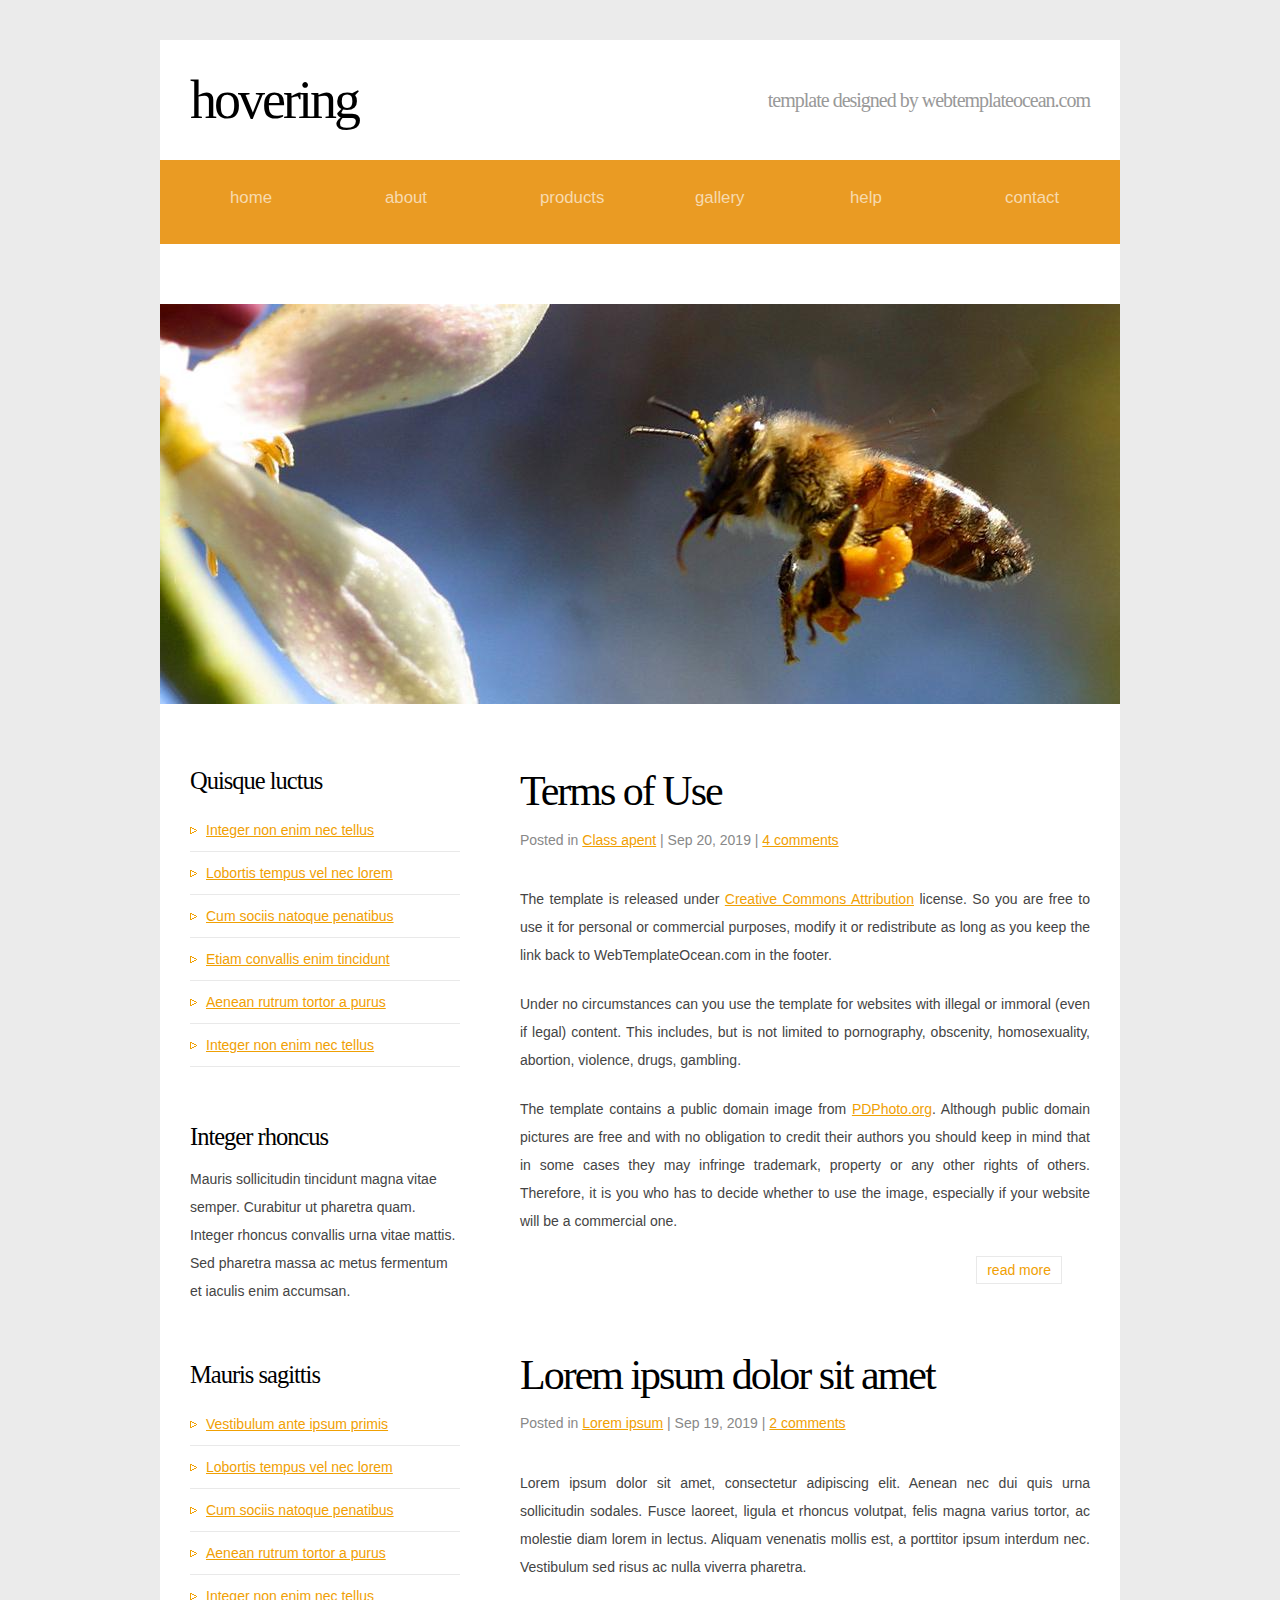
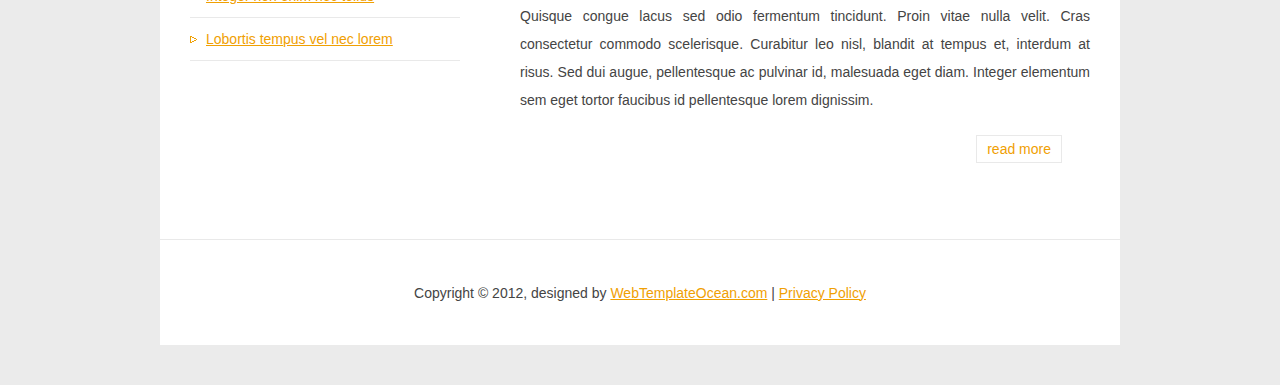
==== index.html @ 011d15c7 "swqe" ====
<!DOCTYPE html>
<html lang="en">
<head>
    <title>Hovering | Free Web Template by WebTemplateOcean.com</title>
    <meta name="keywords" content="" />
    <meta name="description" content="">
    <meta http-equiv="content-type" content="text/html; charset=utf-8">
    <link href="style.css" rel="stylesheet" type="text/css">
</head>
<body>
    <div class="wrapper">        
        <header>
            <h2><a href="#">Hovering</a></h2>
            <p class="subtitle">Template designed by WebTemplateOcean.com</p>
        </header>
        <main>
        <nav>
            <ul>
                <li class="active"><a href="#">Home</a></li>
                <li><a href="#">About</a></li>
                <li><a href="#">Products</a></li>
                <li><a href="#">Gallery</a></li>
                <li><a href="#">Help</a></li>
                <li><a href="#">Contact</a></li>
            </ul>
        </nav>
        <figure>
            <img src="images/img.jpg" alt="">
        </figure>
        <section class="sidebar">
            <h3>Quisque luctus</h3>
            <ul>
                <li><a href="#">Integer non enim nec tellus</a></li>
                <li><a href="#">Lobortis tempus vel nec lorem</a></li>
                <li><a href="#">Cum sociis natoque penatibus</a></li>
                <li><a href="#">Etiam convallis enim tincidunt</a></li>
                <li><a href="#">Aenean rutrum tortor a purus</a></li>
                <li><a href="#">Integer non enim nec tellus</a></li>
            </ul>
            <h3>Integer rhoncus</h3>
            <div class="boxtxt">
                <p>Mauris sollicitudin tincidunt magna vitae semper. Curabitur ut pharetra quam. Integer rhoncus convallis urna vitae mattis. Sed pharetra massa ac metus fermentum et iaculis enim accumsan.</p>
            </div><!-- boxtxt -->
            <h3>Mauris sagittis</h3>
            <ul>
                <li><a href="#">Vestibulum ante ipsum primis</a></li>
                <li><a href="#">Lobortis tempus vel nec lorem</a></li>
                <li><a href="#">Cum sociis natoque penatibus</a></li>
                <li><a href="#">Aenean rutrum tortor a purus</a></li>
                <li><a href="#">Integer non enim nec tellus</a></li>
                <li><a href="#">Lobortis tempus vel nec lorem</a></li>
            </ul>
        </section><!-- sidebar -->  
        <section class="content">			
            <div class="post">
                <h3><a href="#">Terms of Use</a></h3>
                <p class="postmeta">Posted in <a href="#">Class apent</a> | Sep 20, 2019 | <a href="#">4 comments</a></p>
                <div class="entry">
                    <p>The template is released under <a href="#">Creative Commons Attribution</a> license. So you are free to use it for personal or commercial purposes, modify it or redistribute as long as you keep the link back to WebTemplateOcean.com in the footer.</p>
                    <p>Under no circumstances can you use the template for websites with illegal or immoral (even if legal) content. This includes, but is not limited to pornography, obscenity, homosexuality, abortion, violence, drugs, gambling.</p>
                    <p>The template contains a public domain image from <a href="#">PDPhoto.org</a>. Although public domain pictures are free and with no obligation to credit their authors you should keep in mind that in some cases they may infringe trademark, property or any other rights of others. Therefore, it is you who has to decide whether to use the image, especially if your website will be a commercial one.</p>
                    <p class="readmore"><a href="#">read more</a></p>
                </div>
            </div><!-- post -->	
            <div class="post">
                <h3><a href="#">Lorem ipsum dolor sit amet</a></h3>
                <p class="postmeta">Posted in <a href="#">Lorem ipsum</a> | Sep 19, 2019 | <a href="#">2 comments</a></p>
                <div class="entry">
                    <p>Lorem ipsum dolor sit amet, consectetur adipiscing elit. Aenean nec dui quis urna sollicitudin sodales. Fusce laoreet, ligula et rhoncus volutpat, felis magna varius tortor, ac molestie diam lorem in lectus. Aliquam venenatis mollis est, a porttitor ipsum interdum nec. Vestibulum sed risus ac nulla viverra pharetra.</p>
                    <p>Quisque congue lacus sed odio fermentum tincidunt. Proin vitae nulla velit. Cras consectetur commodo scelerisque. Curabitur leo nisl, blandit at tempus et, interdum at risus. Sed dui augue, pellentesque ac pulvinar id, malesuada eget diam. Integer elementum sem eget tortor faucibus id pellentesque lorem dignissim.</p>
                    <p class="readmore"><a href="#">read more</a></p>
                </div>
            </div><!-- post -->				              
        </section><!-- content -->
        </main>                        
        <footer>
            <p>Copyright &copy; 2012, designed by <a href="#">WebTemplateOcean.com</a> | <a href="#">Privacy Policy</a></p>
        </footer>
    </div><!-- page -->
</body>
</html>
---- style.css ----
/*
     designed by WebTemplateOcean.com
     http://www.webtemplateocean.com/
     released under Creative Commons Attribution-ShareAlike 3.0 license
*/

* {
    margin: 0;
    padding: 0;
}

body {
    padding: 40px 0;
    font: 14px "Trebuchet MS", Arial, Helvetica, sans-serif;
    color: #444444;
    background: #EBEBEB url('images/bg.jpg');
}

h1, h2 {
    text-transform: lowercase;
}

h2 {
    font: normal 54px Georgia, Times, serif;
    letter-spacing: -3px;
    color: #000000;
}

h3 {
    font-weight: normal;
    color: #000000;
}

p {
    padding: .75em 0;
    line-height: 2em;
    text-align: justify;
}

p.subtitle {
    float: right;
    padding: 0 30px 0 0;
    font: 20px/120px Georgia, Times, serif;
    text-transform: lowercase;
    letter-spacing: -1px;
    color: #999999;
}

a {
    color: #F0A003;
    text-decoration: underline;
}

a:hover {
    text-decoration: none;
}

/* page */

.wrapper {
    width: 960px;
    margin: 0 auto;
    background: #FFFFFF;
}

/* header */

header {
    height: 120px;
}

header h2 {
    float: left;
    line-height: 120px;
    padding-left: 30px;
}

header h2 a {
    color: #000000;
    text-decoration: none;
}

/* menu */

nav {
    clear: both;
    height: 84px;
    padding-left: 30px;
    margin-bottom: 60px;
    background: #EA9B23 url('images/menu.gif') repeat-x;
}

nav ul {
    list-style: none;
    display: flex;
}

nav ul li {
    flex: 1;
    font-size: 1.2em;
    line-height: 76px;
    text-transform: lowercase;
}

nav ul li a {
    display: block;
    float: left;
    padding: 0 40px;
    height: 84px;
    color: #F7DAAF;
    text-decoration: none;
}

nav ul li a:hover {
    color: #F9E6C8;
}

nav ul li.active a:hover {
    color: #F7DAAF;
}

/* main image */

img {
    height: 400px;
    margin-bottom: 60px;
    background: #3C3C48 url('images/img.jpg') no-repeat;
}

/* sidebar */

.sidebar {
    float: left;
    width: 270px;
    padding: 0 0 20px 30px;
}

.sidebar h3 {
    font: normal 1.75em Georgia, Times, serif;
    letter-spacing: -1px;
}

.sidebar .boxtxt {
    padding: .25em 0 3.25em 0;
}

.sidebar p {
    text-align: left;
}

.sidebar ul {
    list-style: none;
    padding: 1em 0 4em 0;
}

.sidebar ul li {
    padding-left: 16px;
    line-height: 3em;
    background: url('images/li.gif') no-repeat 0 1.25em;
    border-bottom: 1px solid #E9E9E9;
}

/* content */

.content {
    float: right;
    width: 570px;
    padding: 0 30px 10px 0;
}

.content .post {
    padding: 0 0 4em 0;
}

.content h3 {
    font: normal 3em Georgia, Times, serif;
    letter-spacing: -2px;
}

.content h3 a {
    color: #000000;
    text-decoration: none;
}

p.postmeta {
    color: #888888;
}

.content .entry {
    padding: .75em 0 0 0;
}

p.readmore {
    padding-right: 2em;
    text-align: right;
}

p.readmore a {
    text-decoration: none;
    padding: 5px 10px;
    border: 1px solid #E9E9E9;
}

p.readmore a:hover {
    background: #FCF3E6;
}

/* footer */

footer {
    clear: both;
    height: 1%;
    padding: 2em 30px;
    border-top: 1px solid #E9E9E9;
}

footer p {
    text-align: center;
}
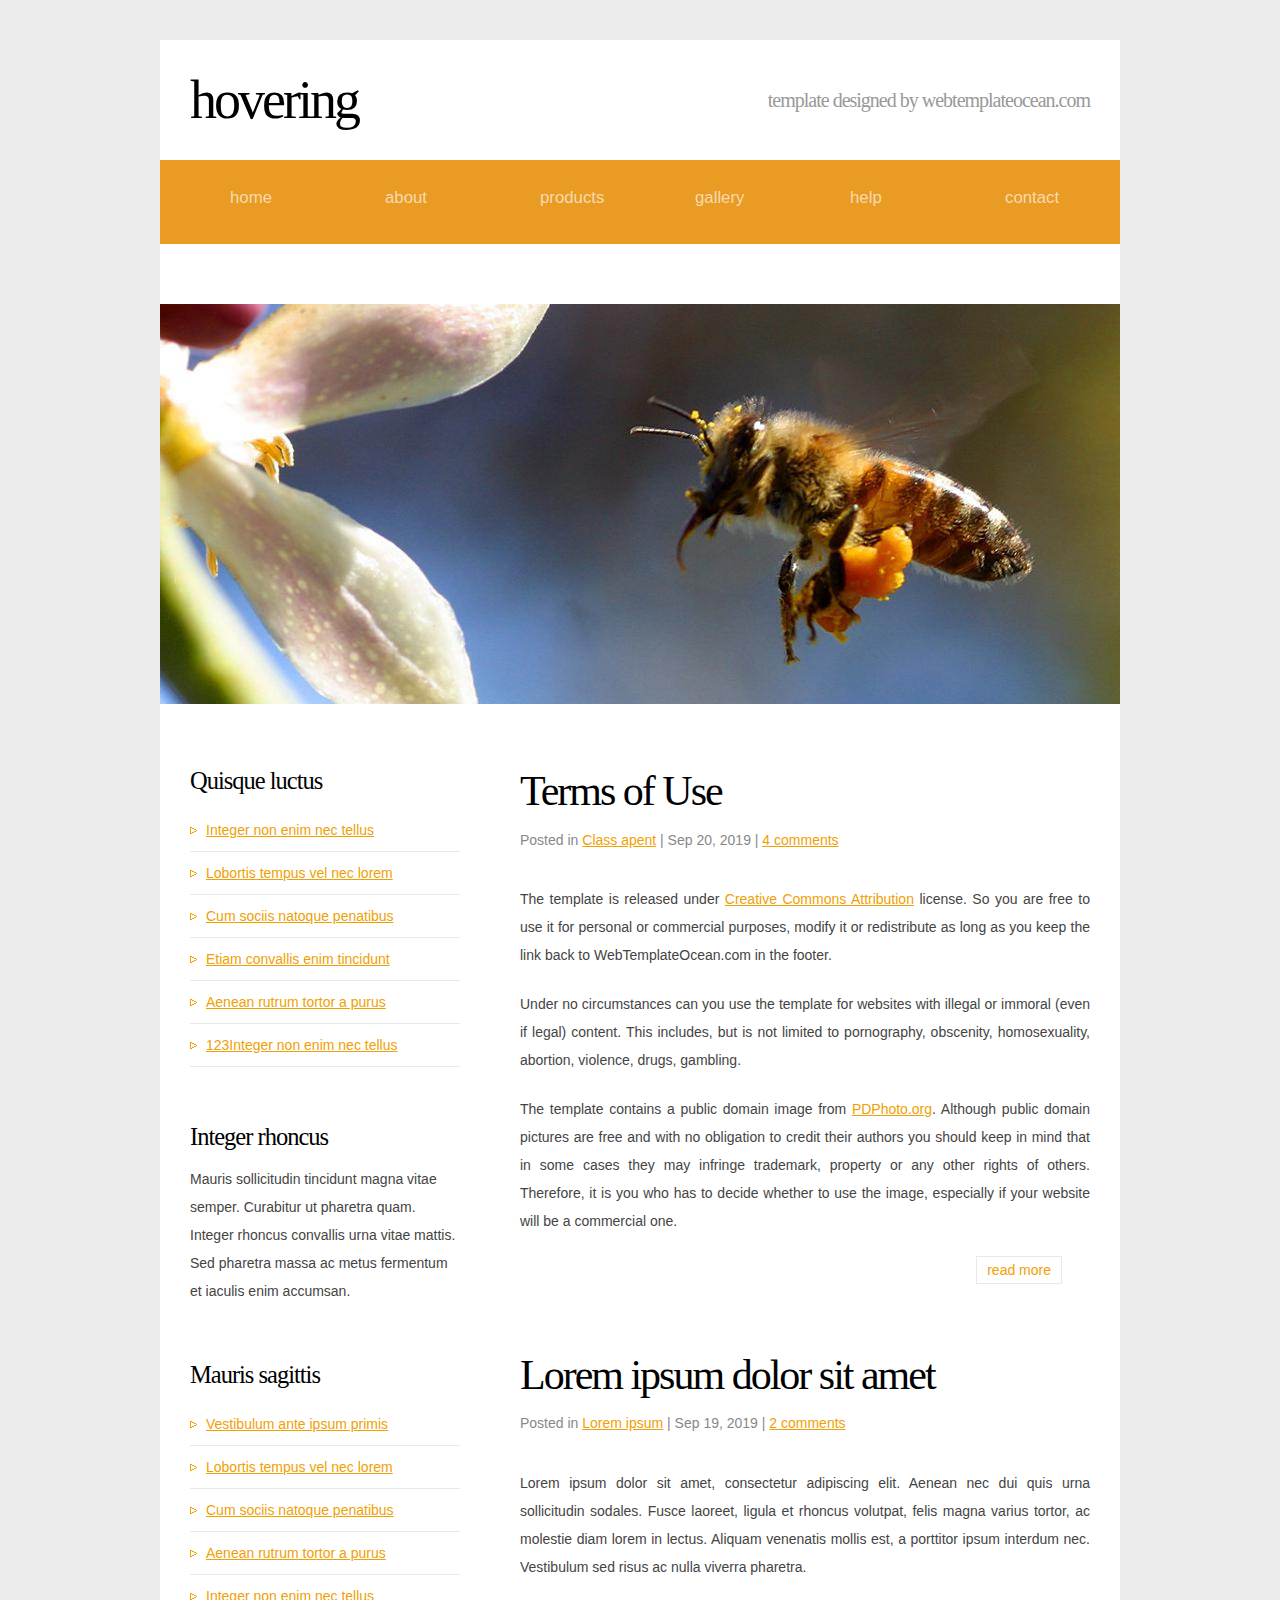
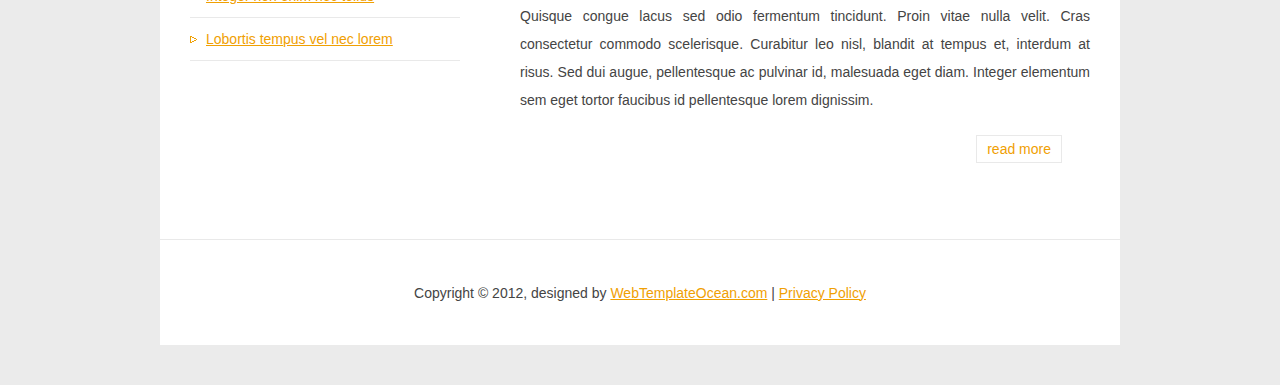
==== commit 3ac04c93: "66 commit" ====
--- a/index.html
+++ b/index.html
@@ -35,7 +35,7 @@
                 <li><a href="#">Cum sociis natoque penatibus</a></li>
                 <li><a href="#">Etiam convallis enim tincidunt</a></li>
                 <li><a href="#">Aenean rutrum tortor a purus</a></li>
-                <li><a href="#">Integer non enim nec tellus</a></li>
+                <li><a href="#">123Integer non enim nec tellus</a></li>
             </ul>
             <h3>Integer rhoncus</h3>
             <div class="boxtxt">
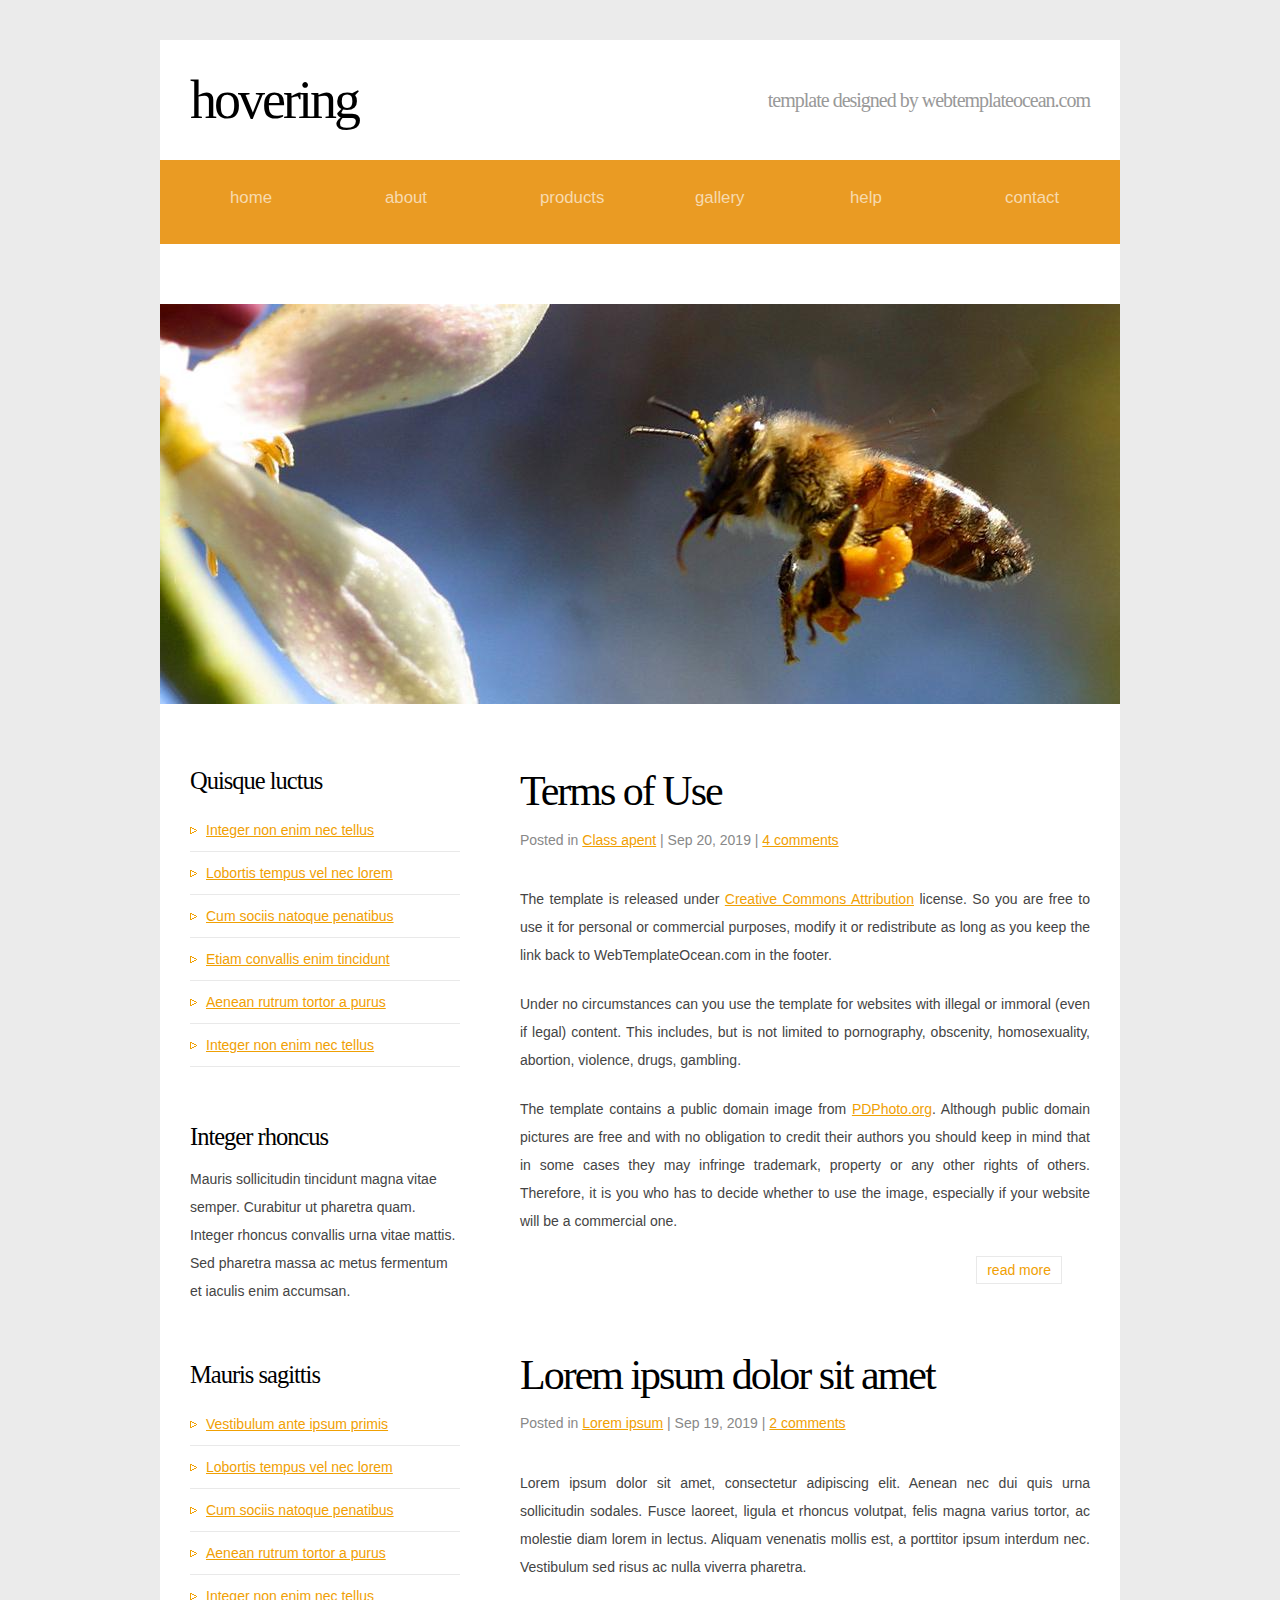
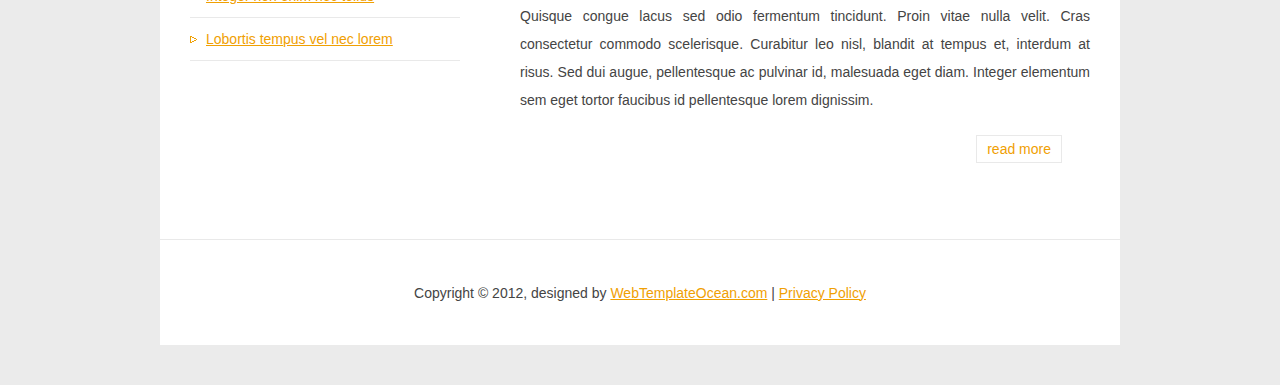
==== commit 221747dd: "new" ====
--- a/index.html
+++ b/index.html
@@ -35,7 +35,7 @@
                 <li><a href="#">Cum sociis natoque penatibus</a></li>
                 <li><a href="#">Etiam convallis enim tincidunt</a></li>
                 <li><a href="#">Aenean rutrum tortor a purus</a></li>
-                <li><a href="#">123Integer non enim nec tellus</a></li>
+                <li><a href="#">Integer non enim nec tellus</a></li>
             </ul>
             <h3>Integer rhoncus</h3>
             <div class="boxtxt">
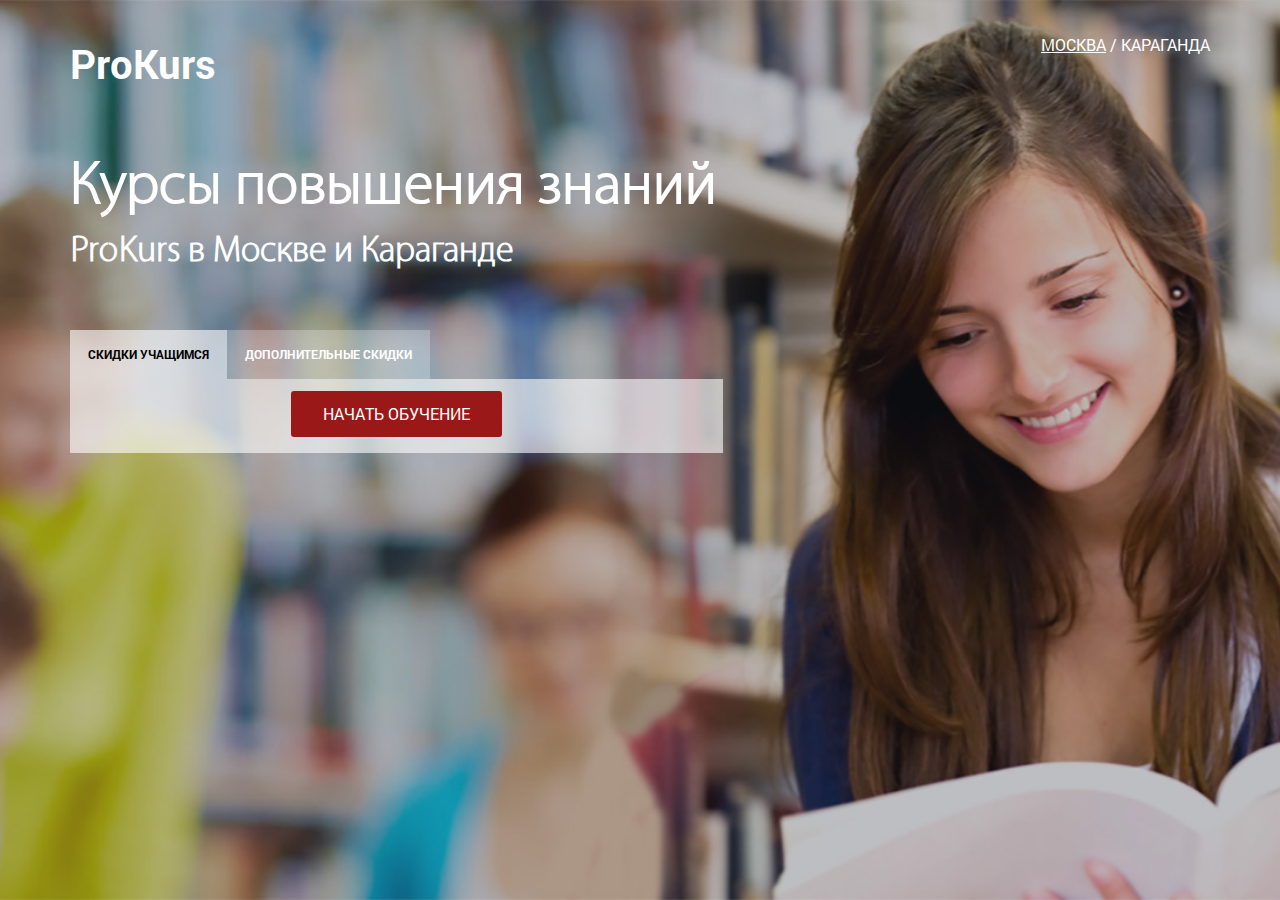
==== commit 6e8e4469: "second" ====
--- a/index.html
+++ b/index.html
@@ -1,81 +1,105 @@
 <!DOCTYPE html>
-<html lang="en">
+<html>
 <head>
-    <title>Hovering | Free Web Template by WebTemplateOcean.com</title>
-    <meta name="keywords" content="" />
-    <meta name="description" content="">
-    <meta http-equiv="content-type" content="text/html; charset=utf-8">
-    <link href="style.css" rel="stylesheet" type="text/css">
+
+	<meta charset="utf-8" />
+
+	<title>Заголовок</title>
+	<meta content="" name="description" />
+	<link rel="shortcut icon" href="favicon.png" />
+
+	<meta http-equiv="X-UA-Compatible" content="IE=edge" />
+	<meta name="viewport" content="width=device-width, initial-scale=1.0" />
+
+	<link rel="stylesheet" href="libs/bootstrap/bootstrap-grid-3.3.2.min.css" />
+	<link rel="stylesheet" href="libs/myFonts/stylesheet.css" />
+	<link rel="stylesheet" href="css/fonts.css" />
+	<link rel="stylesheet" href="css/main.css" />
+	<link rel="stylesheet" href="css/media.css" />
+
 </head>
 <body>
-    <div class="wrapper">        
-        <header>
-            <h2><a href="#">Hovering</a></h2>
-            <p class="subtitle">Template designed by WebTemplateOcean.com</p>
-        </header>
-        <main>
-        <nav>
-            <ul>
-                <li class="active"><a href="#">Home</a></li>
-                <li><a href="#">About</a></li>
-                <li><a href="#">Products</a></li>
-                <li><a href="#">Gallery</a></li>
-                <li><a href="#">Help</a></li>
-                <li><a href="#">Contact</a></li>
-            </ul>
-        </nav>
-        <figure>
-            <img src="images/img.jpg" alt="">
-        </figure>
-        <section class="sidebar">
-            <h3>Quisque luctus</h3>
-            <ul>
-                <li><a href="#">Integer non enim nec tellus</a></li>
-                <li><a href="#">Lobortis tempus vel nec lorem</a></li>
-                <li><a href="#">Cum sociis natoque penatibus</a></li>
-                <li><a href="#">Etiam convallis enim tincidunt</a></li>
-                <li><a href="#">Aenean rutrum tortor a purus</a></li>
-                <li><a href="#">Integer non enim nec tellus</a></li>
-            </ul>
-            <h3>Integer rhoncus</h3>
-            <div class="boxtxt">
-                <p>Mauris sollicitudin tincidunt magna vitae semper. Curabitur ut pharetra quam. Integer rhoncus convallis urna vitae mattis. Sed pharetra massa ac metus fermentum et iaculis enim accumsan.</p>
-            </div><!-- boxtxt -->
-            <h3>Mauris sagittis</h3>
-            <ul>
-                <li><a href="#">Vestibulum ante ipsum primis</a></li>
-                <li><a href="#">Lobortis tempus vel nec lorem</a></li>
-                <li><a href="#">Cum sociis natoque penatibus</a></li>
-                <li><a href="#">Aenean rutrum tortor a purus</a></li>
-                <li><a href="#">Integer non enim nec tellus</a></li>
-                <li><a href="#">Lobortis tempus vel nec lorem</a></li>
-            </ul>
-        </section><!-- sidebar -->  
-        <section class="content">			
-            <div class="post">
-                <h3><a href="#">Terms of Use</a></h3>
-                <p class="postmeta">Posted in <a href="#">Class apent</a> | Sep 20, 2019 | <a href="#">4 comments</a></p>
-                <div class="entry">
-                    <p>The template is released under <a href="#">Creative Commons Attribution</a> license. So you are free to use it for personal or commercial purposes, modify it or redistribute as long as you keep the link back to WebTemplateOcean.com in the footer.</p>
-                    <p>Under no circumstances can you use the template for websites with illegal or immoral (even if legal) content. This includes, but is not limited to pornography, obscenity, homosexuality, abortion, violence, drugs, gambling.</p>
-                    <p>The template contains a public domain image from <a href="#">PDPhoto.org</a>. Although public domain pictures are free and with no obligation to credit their authors you should keep in mind that in some cases they may infringe trademark, property or any other rights of others. Therefore, it is you who has to decide whether to use the image, especially if your website will be a commercial one.</p>
-                    <p class="readmore"><a href="#">read more</a></p>
-                </div>
-            </div><!-- post -->	
-            <div class="post">
-                <h3><a href="#">Lorem ipsum dolor sit amet</a></h3>
-                <p class="postmeta">Posted in <a href="#">Lorem ipsum</a> | Sep 19, 2019 | <a href="#">2 comments</a></p>
-                <div class="entry">
-                    <p>Lorem ipsum dolor sit amet, consectetur adipiscing elit. Aenean nec dui quis urna sollicitudin sodales. Fusce laoreet, ligula et rhoncus volutpat, felis magna varius tortor, ac molestie diam lorem in lectus. Aliquam venenatis mollis est, a porttitor ipsum interdum nec. Vestibulum sed risus ac nulla viverra pharetra.</p>
-                    <p>Quisque congue lacus sed odio fermentum tincidunt. Proin vitae nulla velit. Cras consectetur commodo scelerisque. Curabitur leo nisl, blandit at tempus et, interdum at risus. Sed dui augue, pellentesque ac pulvinar id, malesuada eget diam. Integer elementum sem eget tortor faucibus id pellentesque lorem dignissim.</p>
-                    <p class="readmore"><a href="#">read more</a></p>
-                </div>
-            </div><!-- post -->				              
-        </section><!-- content -->
-        </main>                        
-        <footer>
-            <p>Copyright &copy; 2012, designed by <a href="#">WebTemplateOcean.com</a> | <a href="#">Privacy Policy</a></p>
-        </footer>
-    </div><!-- page -->
+	<header>
+		<div class="container">
+			<div class="row">
+				<div class="top_line">
+					<div class="col-md-6 col-sm-6">
+						<div class="logo">ProKurs</div>
+					</div>
+					<div class="col-md-6 col-sm-6">
+						<div class="top_phone">
+							<div class="wrapper">
+							    <div class="tabs">
+							        <span class="tab">Москва</span> /
+							        <span class="tab">Караганда</span>      
+							    </div>
+							    <div class="tab_content">
+							        <div class="tab_item">+7 (999) 999-99-99</div>
+							        <div class="tab_item">+7 (888) 999-99-99</div>
+							    </div>
+</div>
+						</div>
+					</div>
+				</div>
+			</div>
+			<div class="row">
+				<div class="top_header clearfix">
+				<div class="col-md-12">
+					<h1>Курсы повышения знаний</h1>
+					<h2>ProKurs в Москве и Караганде</h2>
+				</div>
+				</div>
+				<div class="tabs_header clearfix">
+					<div class="col-md-7">
+						<div class="wrapper">
+						    <div class="tabs clearfix">
+						        <span class="tab">Скидки учащимся</span>
+						        <span class="tab">
+						        	<span class="hidden-sm hidden-xs">Дополнительные скидки</span>
+						        	<span class="hidden-md hidden-lg">Дополнительно</span>
+						        </span>     
+						    </div>
+						    <div class="tab_content">
+						        <div class="tab_item">
+						        <ul>
+						        	<li>10% владельцу карты на продолжение обучения на следующем уровне;</li>
+						        	<li>5% предъявителю карты на все программы обучения;</li>
+						        	<li>3–5% на обучение за рубежом. </li>
+						        </ul>
+						        </div>
+						        <div class="tab_item">
+						        <p>Lorem ipsum dolor sit amet, consectetur adipisicing elit. Itaque consectetur eius sapiente accusamus facilis doloribus, minima, ipsam quo dolorum qui animi amet reprehenderit. Iste molestiae animi illo assumenda adipisci soluta.</p>
+						        </div>
+						        <div class="button_wrap">
+						        	<a href="#" class="button btn_red">Начать обучение</a>
+						        </div>
+						</div>
+					    </div>
+					</div>
+				</div>
+			</div>
+		</div>
+	</header>
+	<sectoion class="s_tizers"></sectoion>
+	<sectoion class="w_tizers"></sectoion>
+
+
+	<div class="hidden"></div>
+
+	<!--[if lt IE 9]>
+	<script src="libs/html5shiv/es5-shim.min.js"></script>
+	<script src="libs/html5shiv/html5shiv.min.js"></script>
+	<script src="libs/html5shiv/html5shiv-printshiv.min.js"></script>
+	<script src="libs/respond/respond.min.js"></script>
+	<![endif]-->
+	
+	<script src="libs/jquery/jquery-1.11.2.min.js"></script>
+	<script src="libs/modernizr/modernizr.js"></script>
+	
+	<script src="js/common.js"></script>
+
+	<!-- Yandex.Metrika counter --><!-- /Yandex.Metrika counter -->
+	<!-- Google Analytics counter --><!-- /Google Analytics counter -->
+	
 </body>
 </html>--- a/libs/myFonts/stylesheet.css
+++ b/libs/myFonts/stylesheet.css
@@ -0,0 +1,52 @@
+/*! Generated by Font Squirrel (https://www.fontsquirrel.com) on July 28, 2017 */
+
+
+
+@font-face {
+    font-family: 'myFont';
+    src: url('myfont-webfont.woff2') format('woff2'),
+         url('myfont-webfont.woff') format('woff');
+    font-weight: normal;
+    font-style: normal;
+
+}
+.my {
+	font-family: 'myFont';
+	font-size: 200px;
+	display: inline-block;
+	font-style: normal;
+	text-rendering: auto;
+	-webkit-font-smoothing: antialiased;
+	-moz-osx-font-smoothing: grayscale;
+}
+
+.my.my_a::before {
+	content: 'a';
+}
+.my.my_b::before {
+	content: 'b';
+}
+.my.my_c::before {
+	content: 'c';
+}
+.my.my_d::before {
+	content: 'd';
+}
+.my.my_e::before {
+	content: 'e';
+}
+.my.my_f::before {
+	content: 'f';
+}
+.my.my_g::before {
+	content: 'g';
+}
+.my.my_h::before {
+	content: 'h';
+}
+.my.my_i::before {
+	content: 'i';
+}
+.my.my_j::before {
+	content: 'j';
+}
--- a/css/fonts.css
+++ b/css/fonts.css
@@ -0,0 +1,17 @@
+@font-face {
+  font-family: "RobotoRegular";
+  font-style: normal;
+  font-weight: normal;
+  src: url("../fonts/RobotoRegular/RobotoRegular.eot?#iefix") format("embedded-opentype"), url("../fonts/RobotoRegular/RobotoRegular.woff") format("woff"), url("../fonts/RobotoRegular/RobotoRegular.ttf") format("truetype"); }
+
+@font-face {
+  font-family: "RobotoBold";
+  font-style: normal;
+  font-weight: normal;
+  src: url("../fonts/RobotoBold/RobotoBold.eot?#iefix") format("embedded-opentype"), url("../fonts/RobotoBold/RobotoBold.woff") format("woff"), url("../fonts/RobotoBold/RobotoBold.ttf") format("truetype"); }
+
+@font-face {
+  font-family: "CleanvertisingLight";
+  font-style: normal;
+  font-weight: normal;
+  src: url("../fonts/CleanvertisingLight/CleanvertisingLight.eot?#iefix") format("embedded-opentype"), url("../fonts/CleanvertisingLight/CleanvertisingLight.woff") format("woff"), url("../fonts/CleanvertisingLight/CleanvertisingLight.ttf") format("truetype"); }
--- a/css/main.css
+++ b/css/main.css
@@ -0,0 +1,157 @@
+body {
+  font-family: "RobotoRegular", sans-serif;
+  color: #000;
+  font-weight: normal;
+  font-size: 16px;
+  min-width: 320px;
+  position: relative;
+  line-height: 1.6;
+  -webkit-font-smoothing: antialised; }
+
+h1 {
+  color: #fff;
+  font-size: 60px;
+  line-height: 56px;
+  font-weight: bold;
+  font-family: 'CleanvertisingLight', sans-serif;
+  margin: 0; }
+
+section {
+  padding: 58px 0 68px; }
+  section.s_dark h2, section.s_dark h3, section.s_dark p {
+    color: #fff; }
+  section h2 {
+    color: #003469;
+    font-size: 50px;
+    line-height: 56px;
+    font-size: 50px;
+    margin-bottom: 50px; }
+
+body input:focus:required:invalid,
+body textarea:focus:required:invalid {
+  color: red; }
+
+body input:required:valid,
+body textarea:required:valid {
+  color: green; }
+
+.hidden {
+  display: none; }
+
+header {
+  min-height: 640px;
+  background-image: url(/img/top_bg.jpg);
+  background-position: top center;
+  background-size: cover;
+  color: #fff;
+  padding-top: 32px;
+  padding-bottom: 40px; }
+
+.logo {
+  font-size: 40px;
+  font-family: "RobotoBold", sans-serif;
+  font-weight: bold; }
+
+.top_phone {
+  text-align: right; }
+
+.tab_item {
+  display: none; }
+
+.tab_itam:first-child {
+  display: block; }
+
+.top_phone .wrapper .tab {
+  text-transform: uppercase;
+  cursor: pointer; }
+
+.top_phone .wrapper .active {
+  text-decoration: underline; }
+
+.top_phone .tab_item {
+  display: none;
+  font-size: 34px;
+  font-family: "RobotoBold", sans-serif; }
+
+.top_header {
+  margin-top: 60px; }
+  .top_header h2 {
+    margin: 0;
+    margin: 10px 0 0;
+    font-family: 'CleanvertisingLight', sans-serif;
+    font-size: 36px; }
+
+.tabs_header {
+  margin-top: 50px; }
+  .tabs_header ul, .tabs_header li {
+    list-style-type: none;
+    margin: 0;
+    padding: 0; }
+  .tabs_header li {
+    padding-left: 20px;
+    font-size: 18px;
+    margin-bottom: 12px; }
+  .tabs_header .tabs .tab {
+    display: inline-block;
+    background-color: rgba(255, 255, 255, 0.25);
+    padding: 15px 18px;
+    text-transform: uppercase;
+    cursor: pointer;
+    float: left;
+    font-family: "RobotoBold", sans-serif;
+    font-size: 12px;
+    -webkit-transition: all 0.25s ease;
+    -moz-transition: all 0.25s ease;
+    -o-transition: all 0.25s ease;
+    transition: all 0.25s ease; }
+    .tabs_header .tabs .tab.active {
+      background-color: rgba(255, 255, 255, 0.6);
+      color: #000; }
+  .tabs_header .tab_content {
+    font-size: 18px;
+    background-color: rgba(255, 255, 255, 0.6);
+    padding: 12px 18px 16px;
+    color: #000;
+    text-transform: uppercase;
+    font-family: "RobotoBold", sans-serif; }
+
+.button {
+  border: none;
+  cursor: pointer;
+  display: inline-block;
+  height: 46px;
+  line-height: 46px;
+  padding: 0 32px;
+  background-color: #000;
+  text-transform: uppercase;
+  text-align: center;
+  color: #fff;
+  border-radius: 3px;
+  text-decoration: none;
+  font-size: 16px;
+  font-family: "RobotoRegular", sans-serif; }
+  .button.btn_red {
+    background-color: #9b1818; }
+  .button.btn_green {
+    background-color: #67bc5c; }
+  .button.btn_white {
+    background-color: #fff;
+    color: #000; }
+
+a.button {
+  color: #fff;
+  text-decoration: none; }
+
+.button_wrap {
+  text-align: center; }
+
+.s_tizers {
+  background-color: #c6d8ee;
+  background-image: -webkit-gradient(linear, left top, left bottom, from(#c6d8ee), to(#e8eff7));
+  background-image: -webkit-linear-gradient(#c6d8ee, #e8eff7);
+  background-image: -o-linear-gradient(#c6d8ee, #e8eff7);
+  background-image: linear-gradient(#c6d8ee, #e8eff7);
+  color: #003469;
+  font-family: "CleanvertisingLight", sans-serif;
+  text-transform: uppercase;
+  padding: 35px 0 0; }
--- a/css/media.css
+++ b/css/media.css
@@ -0,0 +1,94 @@
+/*==========  Desktop First Method  ==========*/
+
+/* Large Devices, Wide Screens */
+@media only screen and (max-width : 1200px) {
+
+}
+
+/* Medium Devices, Desktops */
+@media only screen and (max-width : 992px) {
+
+}
+
+/* Small Devices, Tablets */
+@media only screen and (max-width : 768px) {
+.top_phone, .logo, .top_header h1, .top_header {
+ 	text-align: center;
+ }
+ .logo {
+ 	margin-bottom: 15px;
+ }
+ .top_phone .tab_item {
+ 	font-size: 30px;
+ }
+ .tabs_header .tab  {
+ 	font-size: 16px
+ }
+}
+
+/* Extra Small Devices, Phones */
+@media only screen and (max-width : 480px) {
+ .top_header {
+	margin-top: 30px;
+}
+ .top_header h1 {
+	font-size: 50px;
+	line-height: 50px;
+}
+ .top_header h2 {
+	font-size: 28px;
+} 
+ .tabs_header .tabs .tab {
+	font-size: 12px;
+	padding: 15px 15px;
+}
+.button_wrap {
+	text-align: center
+}
+}
+
+/* Custom, iPhone Retina */
+@media only screen and (max-width : 320px) {
+
+}
+
+
+/*==========  Mobile First Method  ==========*/
+
+/* Custom, iPhone Retina */
+@media only screen and (min-width : 320px) {
+
+}
+
+/* Extra Small Devices, Phones */
+@media only screen and (min-width : 480px) {
+
+}
+
+/* Small Devices, Tablets */
+@media only screen and (min-width : 768px) {
+
+}
+
+/* Medium Devices, Desktops */
+@media only screen and (min-width : 992px) {
+
+}
+
+ /* Large Devices, Wide Screens */
+@media only screen and (min-width : 1200px) {
+
+}
+@media only (min-height: 780px) and (min-width: 1400px) {
+	.tabs_header {
+		position: absolute;
+		bottom: 80px;
+	}
+	.tabs_header > div {
+		width: 100%;
+		max-width: 660px;
+	}
+	.tabs_header {
+		margin-top: 150px;
+	}
+}